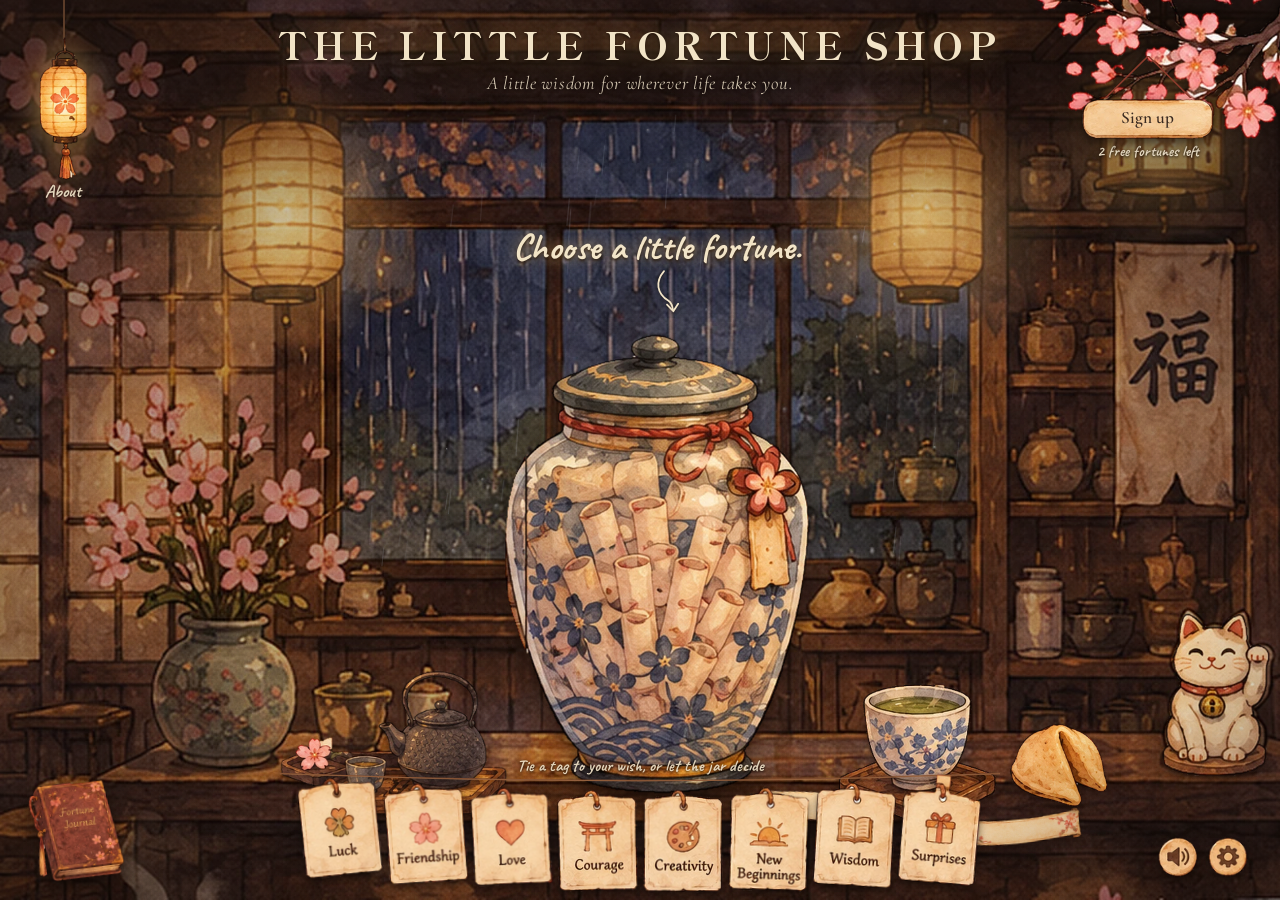
==== shop/index.html @ 5ac63061 "Little Fortune Shop" ====
<!doctype html>
<html lang="en">
  <head>
    <meta charset="UTF-8" />
    <link rel="icon" type="image/png" href="./favicon.png" />
    <meta name="viewport" content="width=device-width, initial-scale=1.0" />
    <meta name="theme-color" content="#30251f" />
    <meta name="description" content="A tiny watercolor tea shop on a rainy evening. Pick a fortune from the jar, crack open the cookie, and keep the little message meant for you." />
    <title>The Little Fortune Shop</title>
    <link rel="preload" as="image" href="./assets/scene/shop-interior.webp" />
    <script type="module" crossorigin src="./assets/index-D8ILLB3t.js"></script>
    <link rel="stylesheet" crossorigin href="./assets/index-DzSizXZB.css">
  </head>
  <body>
    <div id="root"></div>
  </body>
</html>
---- shop/assets/index-DzSizXZB.css ----
@font-face{font-family:Shippori Mincho;font-style:normal;font-display:swap;font-weight:800;src:url(./shippori-mincho-103-800-normal-PFh78JDZ.woff2)format("woff2");unicode-range:U+500D,U+5074,U+50CD,U+5175,U+52E2,U+5352,U+5354,U+53F2,U+5409,U+56FA,U+5A18,U+5B88,U+5BDD,U+5CA9,U+5F92,U+5FA9,U+60A9,U+623F,U+6483,U+653F,U+666F,U+66AE,U+66F2,U+6A21,U+6B66,U+6BCD,U+6D5C,U+796D,U+7A4D,U+7AEF,U+7B56,U+7B97,U+7C4D,U+7E04,U+7FA9,U+8377,U+83DC,U+83EF,U+8535,U+8863,U+88CF,U+88DC,U+8907,U+8ACB,U+90CE,U+91DD,U+FF0B,U+FF0D,U+FF19,U+FF65}@font-face{font-family:Shippori Mincho;font-style:normal;font-display:swap;font-weight:800;src:url(./shippori-mincho-110-800-normal-CKdm25rH.woff2)format("woff2");unicode-range:U+40,U+4E86,U+4E95,U+4F01,U+4F1D,U+4FBF,U+5099,U+5171,U+5177,U+53CB,U+53CE,U+53F0,U+5668,U+5712,U+5BA4,U+5CA1,U+5F85,U+60F3,U+653E,U+65AD,U+65E9,U+6620,U+6750,U+6761,U+6B62,U+6B74,U+6E08,U+6E80,U+7248,U+7531,U+7533,U+753A,U+77F3,U+798F,U+7F6E,U+8449,U+88FD,U+89B3,U+8A55,U+8AC7,U+8B77,U+8DB3,U+8EFD,U+8FD4,U+9031-9032,U+9580,U+9589,U+96D1,U+985E}@font-face{font-family:Shippori Mincho;font-style:normal;font-display:swap;font-weight:800;src:url(./shippori-mincho-117-800-normal-BbTtu9dj.woff2)format("woff2");unicode-range:U+4E,U+A0,U+3000,U+300C-300D,U+4E00,U+4E0A,U+4E2D,U+4E8B,U+4EBA,U+4F1A,U+5165,U+5168,U+5185,U+51FA,U+5206,U+5229,U+524D,U+52D5,U+5408,U+554F,U+5831,U+5834,U+5927,U+5B9A,U+5E74,U+5F0F,U+60C5,U+65B0,U+65B9,U+6642,U+6700,U+672C,U+682A,U+6B63,U+6C17,U+7121,U+751F,U+7528,U+753B,U+76EE,U+793E,U+884C,U+898B,U+8A18,U+9593,U+95A2,U+FF01,U+FF08-FF09}@font-face{font-family:Shippori Mincho;font-style:normal;font-display:swap;font-weight:800;src:url(./shippori-mincho-latin-800-normal-DrzYBqYW.woff2)format("woff2");unicode-range:U+??,U+131,U+152-153,U+2BB-2BC,U+2C6,U+2DA,U+2DC,U+304,U+308,U+329,U+2000-206F,U+20AC,U+2122,U+2191,U+2193,U+2212,U+2215,U+FEFF,U+FFFD}@font-face{font-family:Shippori Mincho;font-style:normal;font-display:swap;font-weight:500;src:url(./shippori-mincho-latin-500-normal-XI1O8euf.woff2)format("woff2");unicode-range:U+??,U+131,U+152-153,U+2BB-2BC,U+2C6,U+2DA,U+2DC,U+304,U+308,U+329,U+2000-206F,U+20AC,U+2122,U+2191,U+2193,U+2212,U+2215,U+FEFF,U+FFFD}@font-face{font-family:Cormorant Garamond;font-style:normal;font-display:swap;font-weight:400;src:url(./cormorant-garamond-latin-400-normal-B-1hWBU7.woff2)format("woff2");unicode-range:U+??,U+131,U+152-153,U+2BB-2BC,U+2C6,U+2DA,U+2DC,U+304,U+308,U+329,U+2000-206F,U+20AC,U+2122,U+2191,U+2193,U+2212,U+2215,U+FEFF,U+FFFD}@font-face{font-family:Cormorant Garamond;font-style:normal;font-display:swap;font-weight:500;src:url(./cormorant-garamond-latin-500-normal-BsRWmXhO.woff2)format("woff2");unicode-range:U+??,U+131,U+152-153,U+2BB-2BC,U+2C6,U+2DA,U+2DC,U+304,U+308,U+329,U+2000-206F,U+20AC,U+2122,U+2191,U+2193,U+2212,U+2215,U+FEFF,U+FFFD}@font-face{font-family:Cormorant Garamond;font-style:normal;font-display:swap;font-weight:600;src:url(./cormorant-garamond-latin-600-normal-Co1r35X9.woff2)format("woff2");unicode-range:U+??,U+131,U+152-153,U+2BB-2BC,U+2C6,U+2DA,U+2DC,U+304,U+308,U+329,U+2000-206F,U+20AC,U+2122,U+2191,U+2193,U+2212,U+2215,U+FEFF,U+FFFD}@font-face{font-family:Cormorant Garamond;font-style:italic;font-display:swap;font-weight:400;src:url(./cormorant-garamond-latin-400-italic-Dc_OZ8oc.woff2)format("woff2");unicode-range:U+??,U+131,U+152-153,U+2BB-2BC,U+2C6,U+2DA,U+2DC,U+304,U+308,U+329,U+2000-206F,U+20AC,U+2122,U+2191,U+2193,U+2212,U+2215,U+FEFF,U+FFFD}@font-face{font-family:Caveat;font-style:normal;font-display:swap;font-weight:500;src:url(./caveat-latin-500-normal-B9SDL8cy.woff2)format("woff2");unicode-range:U+??,U+131,U+152-153,U+2BB-2BC,U+2C6,U+2DA,U+2DC,U+304,U+308,U+329,U+2000-206F,U+20AC,U+2122,U+2191,U+2193,U+2212,U+2215,U+FEFF,U+FFFD}@font-face{font-family:Caveat;font-style:normal;font-display:swap;font-weight:700;src:url(./caveat-latin-700-normal-D8_1Nw6V.woff2)format("woff2");unicode-range:U+??,U+131,U+152-153,U+2BB-2BC,U+2C6,U+2DA,U+2DC,U+304,U+308,U+329,U+2000-206F,U+20AC,U+2122,U+2191,U+2193,U+2212,U+2215,U+FEFF,U+FFFD}.shop{background:var(--espresso);position:absolute;inset:0}.shop-backdrop{filter:blur(26px)brightness(.62)saturate();background-position:50% 0;background-size:cover;position:absolute;inset:-40px}.shop.is-portrait:before{content:"";height:calc(var(--seam) + 2px);z-index:1;background:linear-gradient(#20171226,#201712f7);position:absolute;inset:0 0 auto}.stage{transform-origin:0 0;transition:filter 1.4s;position:absolute;top:0;left:0}.has-ritual .stage{filter:blur(2.5px)brightness(.82)}.shop.is-portrait .stage:before{content:"";z-index:2;pointer-events:none;background:linear-gradient(#201712f7,#20171299 35%,#20171200);height:170px;position:absolute;top:-2px;left:0;right:0}.scene-art{width:100%;height:100%;transition:filter 2s;display:block;position:absolute;inset:0}.mood-day .scene-art{filter:brightness(1.07)saturate(1.04)}.mood-night .scene-art{filter:brightness(.9)saturate(.95)}.rain-window{pointer-events:none;mix-blend-mode:screen;opacity:.85;position:absolute}.mood-tint{pointer-events:none;mix-blend-mode:multiply;transition:background 2s;position:absolute;inset:0}.mood-day .mood-tint{background:linear-gradient(#fff0d70a,#ffdcb405)}.mood-dusk .mood-tint{background:linear-gradient(#965a461f,#5a32281a)}.mood-night .mood-tint{background:linear-gradient(#2d325547,#281c1e33)}.lantern-glow{pointer-events:none;mix-blend-mode:screen;--base:.75;background:radial-gradient(circle,#ffcd8280 0%,#d6a75e33 38%,#d6a75e00 70%);border-radius:50%;transition:transform .6s;animation:6.5s ease-in-out infinite flicker;position:absolute}.mood-day .lantern-glow{--base:.45}.mood-night .lantern-glow{--base:1}@keyframes flicker{0%,to{opacity:calc(var(--base) * var(--strength) * .85);transform:scale(1)}9%{opacity:calc(var(--base) * var(--strength) * .97)}14%{opacity:calc(var(--base) * var(--strength) * .78);transform:scale(.98)}33%{opacity:calc(var(--base) * var(--strength) * 1);transform:scale(1.02)}52%{opacity:calc(var(--base) * var(--strength) * .86)}57%{opacity:calc(var(--base) * var(--strength) * .95)}76%{opacity:calc(var(--base) * var(--strength) * .82);transform:scale(.99)}}.petal{pointer-events:none;opacity:0;filter:drop-shadow(0 1px 1px #280a0a4d);animation-name:petal-fall;animation-timing-function:linear;animation-iteration-count:infinite;position:absolute}@keyframes petal-fall{0%{opacity:0;transform:translate(0)rotate(0)}8%{opacity:.95}35%{transform:translate(calc(var(--drift) * .25), calc(var(--fall) * .33)) rotate(calc(var(--spin) * 140deg))}65%{transform:translate(calc(var(--drift) * .75), calc(var(--fall) * .66)) rotate(calc(var(--spin) * 260deg))}88%{opacity:.85}to{opacity:0;transform:translate(var(--drift), var(--fall)) rotate(calc(var(--spin) * 400deg))}}.hotspot{cursor:pointer;background:0 0;border:0;border-radius:45%;padding:0;transition:background .4s,box-shadow .4s;position:absolute}.hotspot:hover{background:radial-gradient(#ffdca01a,#ffdca000 70%)}.prop{cursor:pointer;isolation:isolate;transform:rotate(var(--rot,0deg));transform-origin:50% 100%;background:0 0;border:0;margin:0;padding:0;transition:transform .35s cubic-bezier(.3,.7,.3,1),filter .35s;position:absolute}.prop img{filter:drop-shadow(0 5px 4px #190c0673);width:100%;height:auto;display:block}.prop:after{content:"";z-index:-1;background:radial-gradient(#1409048c,#14090400 70%);border-radius:50%;height:9%;position:absolute;bottom:-3%;left:6%;right:6%}.prop:hover{transform:translateY(-3px) rotate(var(--rot,0deg));filter:brightness(1.05)}.prop.slip:after{display:none}.jar{z-index:3}.jar img{filter:drop-shadow(0 10px 10px #140a048c)}.jar-glow{z-index:-1;opacity:.35;background:radial-gradient(at 50% 55%,#ffd28c73,#d6a75e1f 45%,#d6a75e00 70%);border-radius:50%;transition:opacity .6s;animation:5s ease-in-out infinite jar-breathe;position:absolute;inset:-12% -16%}.jar:hover .jar-glow{opacity:.85}.jar.is-drawn .jar-glow{opacity:.18;animation:none}.jar:hover{transform:translateY(-4px)}@keyframes jar-breathe{50%{opacity:.6}}.jar-shaking{animation:1s cubic-bezier(.36,.07,.19,.97) jar-shake}@keyframes jar-shake{0%,to{transform:translate(0)rotate(0)}10%{transform:translate(-2px,-3px)rotate(-2.4deg)}22%{transform:translate(3px,-1px)rotate(2.2deg)}34%{transform:translate(-3px,-2px)rotate(-1.8deg)}46%{transform:translate(2px)rotate(1.4deg)}60%{transform:translate(-1px,-1px)rotate(-.8deg)}75%{transform:translate(1px)rotate(.4deg)}}.jar-nudge{animation:.6s jar-nudge}@keyframes jar-nudge{25%{transform:rotate(-1.2deg)}60%{transform:rotate(.8deg)}}.jar-beckon .jar-glow{animation:.8s ease-in-out 3 jar-beckon}@keyframes jar-beckon{50%{opacity:1;transform:scale(1.06)}}.jar-hint{z-index:4;pointer-events:none;font:600 38px/1 var(--hand);color:#f3e5c8;white-space:nowrap;text-shadow:0 0 14px #d6a75eb3,0 2px 3px #140a05e6;flex-direction:column;align-items:center;transition:opacity .6s;animation:4s ease-in-out infinite hint-bob;display:flex;position:absolute;transform:translate(-50%)}.jar-hint svg{color:#f3e5c8;filter:drop-shadow(0 1px 2px #140a05d9);width:46px;height:50px;margin-top:2px;margin-left:26px}.jar-hint.is-drawn{opacity:.8;font-size:32px}.jar-hint.is-drawn svg{visibility:hidden}@keyframes hint-bob{50%{transform:translate(-50%,-5px)}}.has-ritual .jar-hint{opacity:0}.teacup .steam{pointer-events:none;width:32%;position:absolute;bottom:68%;left:30%;overflow:visible}.steam .wisp{opacity:0;transform-box:fill-box;transform-origin:50% 100%;animation:7s ease-in-out infinite wisp}.steam .w2{animation-delay:-2.4s}.steam .w3{animation-delay:-4.6s}@keyframes wisp{0%{opacity:0;transform:translateY(14px)scaleX(.9)}30%{opacity:.55}70%{opacity:.25;transform:translateY(-14px)scaleX(1.15)skew(-6deg)}to{opacity:0;transform:translateY(-28px)scaleX(1.3)skew(6deg)}}.steam.puff .wisp{stroke-width:9px;animation-duration:3.2s}.cat{z-index:2}.cat.wave-a{animation:.9s cat-bob-a}.cat.wave-b{animation:.9s cat-bob-b}@keyframes cat-bob-a{30%{transform:translateY(-8px)rotate(-4deg)}60%{transform:translateY(0)rotate(3deg)}}@keyframes cat-bob-b{30%{transform:translateY(-8px)rotate(4deg)}60%{transform:translateY(0)rotate(-3deg)}}.paper-grain{pointer-events:none;mix-blend-mode:overlay;opacity:.32;background-size:420px;position:absolute;inset:0}.vignette{pointer-events:none;background:radial-gradient(75% 70% at 50% 58%,#140c0800 55%,#140c0899 100%);position:absolute;inset:0}.hud{z-index:10;pointer-events:none;transition:opacity .8s;position:absolute;inset:0}.hud>*{pointer-events:auto}.has-ritual .hud{opacity:0}.has-ritual .hud>*{pointer-events:none}.shop-title{text-align:center;width:max-content;max-width:calc(100vw - 230px);position:absolute;top:clamp(12px,2.6vh,30px);left:50%;transform:translate(-50%);pointer-events:none!important}.shop-title:before{content:"";z-index:-1;background:radial-gradient(#1c120c9e,#1c120c00 70%);position:absolute;inset:-30% -12%}.shop-title h1{font:800 clamp(20px, 2.9vw, 44px) / 1.15 var(--mincho);letter-spacing:.16em;text-transform:uppercase;color:#f2e4c7;text-shadow:0 0 22px #d6a75e8c,0 2px 2px #140a05e6;margin:0}.shop-title p{font:italic 500 clamp(15px, 1.45vw, 21px) / 1.3 var(--serif);color:#e9dcc4e0;letter-spacing:.04em;text-shadow:0 1px 3px #0a0502e6;margin:.25em 0 0}.about-lantern{cursor:pointer;transform-origin:50% 0;background:0 0;border:0;width:clamp(40px,3.8vw,62px);padding:clamp(18px,4vh,40px) 0 0;animation:7s ease-in-out infinite sway;position:absolute;top:0;left:clamp(14px,3vw,54px)}.about-lantern:before{content:"";background:#5a3b28;width:2px;height:clamp(20px,4.3vh,42px);position:absolute;top:0;left:50%}.about-lantern img{filter:drop-shadow(0 0 14px #ffc46ea6)drop-shadow(0 4px 4px #0a050299);width:100%;transition:filter .4s;display:block}.about-lantern:hover img{filter:drop-shadow(0 0 22px #ffce82f2)drop-shadow(0 4px 4px #0a050299)}.about-lantern span{font:600 clamp(16px, 1.4vw, 20px) / 1 var(--hand);color:var(--cream);text-shadow:0 1px 3px #0a0502f2;margin-top:2px;display:block}@keyframes sway{0%,to{transform:rotate(-1.6deg)}50%{transform:rotate(1.6deg)}}.daily-hanger{width:clamp(170px,19vw,300px);height:clamp(190px,26vh,300px);position:absolute;top:0;right:0;pointer-events:none!important}.hanger-branch{transform-origin:50%;filter:drop-shadow(0 6px 6px #0a05028c);width:112%;animation:9s ease-in-out infinite branch-sway;position:absolute;top:-8%;right:-10%;transform:rotate(180deg)translateY(10%)}@keyframes branch-sway{0%,to{transform:rotate(180deg)translateY(10%)}50%{transform:rotate(181.6deg)translateY(10%)}}.daily-tag{cursor:pointer;pointer-events:auto;transform-origin:50% 0;background:0 0;border:0;width:clamp(66px,6.6vw,104px);padding:clamp(30px,5vh,52px) 0 0;animation:5.5s ease-in-out infinite sway;position:absolute;top:26%;left:30%}.daily-tag .tag-string{width:10px;height:clamp(32px,5.2vh,54px);position:absolute;top:0;left:calc(50% - 5px)}.daily-tag img{filter:drop-shadow(0 5px 6px #0a050299);width:100%;transition:transform .4s;display:block;transform:rotate(3deg)}.daily-tag:hover img{transform:rotate(-1deg)translateY(2px)}.daily-tag.state-none img{animation:3.2s ease-in-out infinite card-glow}@keyframes card-glow{50%{filter:drop-shadow(0 0 12px #ffd28cd9)drop-shadow(0 5px 6px #0a050299)}}.daily-tag-note{font:600 clamp(14px, 1.2vw, 18px) / 1 var(--hand);color:var(--cream);white-space:nowrap;text-shadow:0 1px 3px #0a0502f2;margin-top:4px;display:block}.journal-book-button{cursor:pointer;background:0 0;border:0;width:clamp(62px,7vw,112px);padding:0;transition:transform .35s;position:absolute;bottom:clamp(10px,2.2vh,26px);left:clamp(10px,2.4vw,40px);transform:rotate(-7deg)}.journal-book-button img{filter:drop-shadow(0 8px 8px #0a050299);width:100%;display:block}.journal-book-button:hover{transform:rotate(-3deg)translateY(-5px)}.journal-count{min-width:26px;height:26px;font:700 15px/1 var(--serif);color:#f6e9d3;background:#9d3527;border:2px solid #e9c9a8;border-radius:50%;place-items:center;padding:0 6px;display:grid;position:absolute;top:4%;right:-4%;box-shadow:0 2px 4px #0a050280}.sound-controls{gap:8px;display:flex;position:absolute;bottom:clamp(12px,2.4vh,28px);right:clamp(10px,2.4vw,40px)}.round-icon{aspect-ratio:1;cursor:pointer;background:0 0;border:0;width:clamp(38px,3.3vw,52px);padding:0;transition:transform .25s}.round-icon img{filter:drop-shadow(0 3px 4px #0a050299);width:100%;display:block}.round-icon:hover{transform:translateY(-2px)rotate(-6deg)}.hud>.category-cord{pointer-events:none}.category-cord .tag{pointer-events:auto}.category-cord{text-align:center;width:min(720px,100vw - 2*clamp(150px,17vw,260px));min-width:380px;transition:opacity .6s,filter .6s;position:absolute;bottom:clamp(6px,1.6vh,18px);left:50%;transform:translate(-50%)}.cord-label{font:600 clamp(15px, 1.3vw, 19px) / 1 var(--hand);color:#f0e2c8eb;text-shadow:0 1px 3px #0a0502;margin:0 0 -6px}.cord-line{filter:drop-shadow(0 2px 2px #0a050299);width:100%;height:22px;display:block}.category-cord ul{justify-content:space-between;gap:4px;margin:-16px 2% 0;padding:0;list-style:none;display:flex}.category-cord li{max-width:84px;transform:translateY(calc(var(--sag) * 13px));flex:1 1 0}.tag{cursor:pointer;transform-origin:50% 4%;width:100%;transform:rotate(calc((var(--i) - 3.5) * 1.5deg));background:0 0;border:0;padding:0;transition:transform .4s cubic-bezier(.3,1.4,.4,1),filter .4s;display:block}.tag img{filter:drop-shadow(0 4px 4px #0a05028c);width:100%;display:block}.tag:hover{transform:rotate(calc((var(--i) - 3.5) * 1.5deg + 4deg))}.tag.is-selected{filter:drop-shadow(0 0 10px #ffd48ce6);transform:translateY(-10px)scale(1.08)rotate(-2deg)}.category-cord.is-resting{filter:saturate(.6)brightness(.8)}.category-cord.is-resting .tag:hover{transform:rotate(calc((var(--i) - 3.5) * 1.5deg))}@media (width<=700px),(aspect-ratio<=4/5){.shop-title{width:calc(100vw - 200px);max-width:none;top:14px}.shop-title h1{letter-spacing:.1em;font-size:clamp(16px,4.7vw,24px)}.shop-title p{font-size:14px}.about-lantern{width:36px;padding-top:16px;left:14px}.about-lantern:before{height:18px}.daily-hanger{width:132px;height:170px}.hanger-branch{width:92%;right:-18%}.daily-tag{width:56px;padding-top:26px;top:22%;left:30%}.daily-tag .tag-string{height:28px}.category-cord{width:98vw;min-width:0;bottom:4px}.journal-book-button{width:58px;bottom:120px;left:10px}.sound-controls{flex-direction:column;inset:168px auto auto 14px}.round-icon{width:36px}}@media (height<=520px) and (orientation:landscape){.category-cord{width:min(520px,56vw);min-width:0}.cord-label{display:none}}.account-tag{cursor:pointer;pointer-events:auto;text-align:center;transform-origin:50% 0;background:0 0;border:0;width:clamp(108px,10.5vw,150px);padding:clamp(26px,4.5vh,46px) 0 0;animation:6s ease-in-out infinite sway;position:absolute;top:24%;left:18%}.plaque-strings{width:100%;height:clamp(28px,4.7vh,48px);position:absolute;top:0;left:0}.plaque{aspect-ratio:434/136;filter:drop-shadow(0 5px 6px #0a050299);transition:transform .35s;display:block;position:relative}.plaque img{width:100%;height:100%;position:absolute;inset:0}.plaque-text{height:100%;font:700 clamp(15px, 1.35vw, 19px) / 1 var(--serif);color:var(--ink);text-overflow:ellipsis;white-space:nowrap;justify-content:center;align-items:center;padding:0 12%;display:flex;position:relative;overflow:hidden}.account-tag:hover .plaque{transform:rotate(-2deg)translateY(2px)}.account-tag:not(.is-member) .plaque{animation:3.2s ease-in-out infinite card-glow}.account-tag.is-out .plaque{animation-duration:1.8s}.account-note{font:600 clamp(14px, 1.2vw, 18px) / 1 var(--hand);color:var(--cream);white-space:nowrap;text-shadow:0 1px 3px #0a0502f2;margin-top:5px;display:block}@media (width<=700px),(aspect-ratio<=4/5){.account-tag{width:96px;padding-top:40px;top:40%;left:14%}.plaque-strings{height:42px}.plaque-text{font-size:14px}.account-note{font-size:13.5px}}.ritual{z-index:40;position:fixed;inset:0}.ritual-dim{opacity:0;background:radial-gradient(#1e120c9e,#0e0805e6);transition:opacity 1.6s;position:absolute;inset:0}.step-shake .ritual-dim{opacity:.15}.ritual:not(.step-shake) .ritual-dim{opacity:1}.mode-cookie .ritual-dim,.mode-paper .ritual-dim{animation:.7s both fade-in}.ritual-glow{aspect-ratio:1;opacity:0;pointer-events:none;background:radial-gradient(circle,#d6a75e4d,#d6a75e14 40%,#d6a75e00 66%);border-radius:50%;width:min(120vw,1000px);transition:opacity 1.4s,transform 2s;position:absolute;top:50%;left:50%;transform:translate(-50%,-50%)scale(.6)}.ritual:not(.step-shake):not(.step-rise) .ritual-glow{opacity:1;transform:translate(-50%,-50%)scale(1)}.roll-clip{width:100vw;height:var(--oy);pointer-events:none;position:fixed;top:0;left:0;overflow:hidden}.roll-clip.unclipped{height:100vh;overflow:visible}.roll-flight{left:var(--ox);top:var(--oy);width:var(--roll-w);transition:transform .95s cubic-bezier(.2,.75,.3,1),left 1.25s cubic-bezier(.45,.05,.35,1),top 1.25s cubic-bezier(.2,.6,.4,1),opacity .6s;position:absolute;transform:translate(-50%,6%)}.rolled-scroll{filter:drop-shadow(0 0 10px #ffd696b3)drop-shadow(0 6px 6px #0a050280);width:100%;display:block;overflow:visible}.step-rise .roll-flight{transform:translate(-50%,-104%)rotate(-3deg)}.step-fly .roll-flight{top:50vh;left:50vw;transform:translate(-50%,-50%)scale(2)rotate(-14deg)}.step-fly .rolled-scroll{animation:1.25s ease-in-out roll-float}@keyframes roll-float{50%{filter:drop-shadow(0 0 22px #ffd696f2)drop-shadow(0 6px 6px #0a050280)}}.step-cookie .roll-flight{opacity:0;top:50vh;left:50vw;transform:translate(-50%,-50%)scale(.5)rotate(30deg)}.cookie-stage{text-align:center;width:clamp(190px,28vw,330px);position:absolute;top:50%;left:50%;transform:translate(-50%,-54%)}.cookie-button{aspect-ratio:326/278;cursor:pointer;background:0 0;border:0;width:100%;padding:0;display:block;position:relative}.cookie-button:disabled{cursor:default}.cookie-whole,.cookie-half{filter:drop-shadow(0 12px 14px #0a05028c);display:block;position:absolute}.cookie-whole{width:100%;animation:.8s cubic-bezier(.2,.9,.3,1.2) both cookie-arrive,3.2s ease-in-out .9s infinite cookie-idle;inset:0}.mode-cookie .cookie-whole{animation-delay:.25s,1.1s}@keyframes cookie-arrive{0%{opacity:0;transform:scale(.55)rotate(-10deg)}}@keyframes cookie-idle{0%,to{transform:translateY(0)rotate(0)}50%{transform:translateY(-6px)rotate(-1.5deg)}}.cookie-button:hover:not(:disabled) .cookie-whole{filter:drop-shadow(0 0 18px #ffd69699)drop-shadow(0 12px 14px #0a05028c)}.step-crack .cookie-whole{animation:.33s linear both cookie-crack}@keyframes cookie-crack{20%{transform:rotate(-3deg)scale(1.02)}45%{transform:rotate(3deg)scale(1.04,.97)}70%{transform:rotate(-2deg)scale(1.03)}to{transform:rotate(0)scale(1.05,.96)}}.cookie-half{opacity:0;transition:transform .7s cubic-bezier(.2,.85,.3,1),opacity 50ms linear;top:1%}.ritual:is(.step-unfold,.step-text,.step-done) .cookie-half{transition:transform .9s cubic-bezier(.3,.6,.3,1),opacity .7s}.cookie-half.left{transform-origin:85% 90%;width:86%;left:-3%}.cookie-half.right{transform-origin:15% 90%;width:92%;right:-6%}.ritual:is(.step-split,.step-emerge) .cookie-whole,.ritual:is(.step-unfold,.step-text,.step-done) .cookie-whole{opacity:0;animation:none}.ritual:is(.step-split,.step-emerge) .cookie-half{opacity:1}.ritual:is(.step-split,.step-emerge) .cookie-half.left{transform:translate(-30%,8%)rotate(-18deg)}.ritual:is(.step-split,.step-emerge) .cookie-half.right{transform:translate(30%,8%)rotate(18deg)}.ritual:is(.step-unfold,.step-text,.step-done) .cookie-half{opacity:0}.ritual:is(.step-unfold,.step-text,.step-done) .cookie-half.left{transform:translate(-75%,55%)rotate(-30deg)scale(.8)}.ritual:is(.step-unfold,.step-text,.step-done) .cookie-half.right{transform:translate(75%,55%)rotate(30deg)scale(.8)}.crumbs img{opacity:0;width:11%;position:absolute;top:46%;left:46%}.ritual:is(.step-split,.step-emerge,.step-unfold,.step-text,.step-done) .crumbs img{animation:1s cubic-bezier(.2,.7,.4,1) forwards crumb;animation-delay:calc(var(--i) * 30ms)}@keyframes crumb{0%{opacity:1;transform:translate(0)rotate(0)scale(.6)}60%{opacity:1}to{opacity:0;transform:translate(calc((var(--i) - 2.5) * 46px), calc(110px + var(--i) * 9px)) rotate(calc(var(--i) * 70deg)) scale(.9)}}.ritual-hint{font:600 clamp(20px, 1.9vw, 27px) / 1 var(--hand);color:var(--cream);text-shadow:0 0 12px #d6a75e99,0 1px 3px #0a0502e6;margin:18px 0 0;transition:opacity .3s;animation:.8s 1s both fade-in}.ritual:not(.step-cookie) .ritual-hint{opacity:0}.paper-stage{flex-direction:column;align-items:center;width:min(92vw,660px);display:flex;position:absolute;top:50%;left:50%;transform:translate(-50%,-56%)}.paper-unfold{transform-origin:50% 60%;opacity:0;width:100%;transition:transform .8s cubic-bezier(.22,1.25,.36,1),opacity .3s;transform:translateY(26%)scale(.08,.3)}.step-emerge .paper-unfold{opacity:1;transition:transform .55s cubic-bezier(.2,.8,.3,1),opacity .3s;transform:translateY(-4%)scale(.12,.34)rotate(-4deg)}.ritual:is(.step-unfold,.step-text,.step-done) .paper-unfold{opacity:1;transform:none}.mode-paper .paper-unfold{animation:.9s cubic-bezier(.2,.8,.3,1) both paper-drift-in}@keyframes paper-drift-in{0%{opacity:0;transform:translateY(24px)scale(.94)rotate(-2deg)}}.ritual-actions{opacity:0;pointer-events:none;flex-wrap:wrap;justify-content:center;gap:10px 16px;margin-top:54px;transition:opacity .7s,transform .7s;display:flex;transform:translateY(10px)}.step-done .ritual-actions{opacity:1;pointer-events:auto;transform:none}.ritual-footnote{text-align:center;font:500 clamp(16px, 1.3vw, 19px) / 1.2 var(--hand);color:#e9dcc4c7;flex-basis:100%;margin:4px 0 0}.shopkeeper-note{background-blend-mode:multiply;max-width:min(270px,70vw);color:var(--ink);font:500 21px/1.15 var(--hand);background:linear-gradient(#efe3c9f0,#e8d6b6f5),url(../assets/textures/paper-fibers.webp);padding:22px 20px 16px;animation:1s cubic-bezier(.2,.8,.3,1) .4s both note-in;position:absolute;bottom:clamp(16px,6vh,70px);left:clamp(14px,4vw,70px);transform:rotate(-3deg);box-shadow:0 10px 18px #0a050280}.shopkeeper-note:before{content:"";background:#858b70b3;width:78px;height:22px;position:absolute;top:-10px;left:50%;transform:translate(-50%)rotate(2deg);box-shadow:0 1px 2px #0a050233}@keyframes note-in{0%{opacity:0;transform:translate(-30px,20px)rotate(-9deg)}}.fortune-paper{filter:drop-shadow(0 16px 20px #08040280);width:100%;margin:0;position:relative;container-type:inline-size}.paper-art{width:100%;height:100%;position:absolute;inset:0}.fortune-text{text-align:center;font:500 4.2cqw / 1.24 var(--serif);color:var(--ink);opacity:0;filter:blur(4px);justify-content:center;align-items:center;margin:0;transition:opacity 1.1s,filter 1.1s;display:flex;position:absolute}.fortune-text.is-long{font-size:3.75cqw}.fortune-text.is-xlong{font-size:3.35cqw;line-height:1.2}.fortune-text p{text-wrap:balance;margin:0}.fortune-text.is-shown{opacity:1;filter:none}.rarity-rare .fortune-text,.rarity-very-rare .fortune-text{font-weight:600}.rarity-very-rare .fortune-text{font-size:4cqw}.paper-caption{text-align:center;font:600 clamp(17px, 1.5vw, 21px) / 1 var(--hand);color:var(--cream);letter-spacing:.02em;opacity:0;margin-top:12px;transition:opacity 1s .5s;position:absolute;top:100%;left:0;right:0}.paper-caption.is-shown{opacity:.9}.rarity-mark{color:#e7c27c}.flower-stamp{opacity:0;filter:drop-shadow(0 2px 2px #0a05024d);width:10%;transition:opacity .8s .6s;position:absolute;top:14%;left:7%;transform:rotate(-14deg)}.is-revealed .flower-stamp{opacity:.95}.paper-hanko{opacity:0;mix-blend-mode:multiply;width:10.5%;height:auto;transition:opacity .3s .9s,transform .4s cubic-bezier(.3,1.5,.5,1) .9s;position:absolute;bottom:8%;right:6%;transform:rotate(-8deg)scale(1.5)}.is-revealed .paper-hanko{opacity:.95;transform:rotate(-8deg)scale(1)}.rarity-very-rare .paper-hanko{bottom:17%;right:20%}.gold-corner{opacity:0;filter:drop-shadow(0 0 3px #ffdc9699);width:10%;transition:opacity 1.2s .4s;position:absolute}.gold-corner.tl{top:9%;left:4%}.gold-corner.br{bottom:9%;right:4%;transform:rotate(180deg)}.is-revealed .gold-corner{opacity:.9}.rarity-rare{filter:drop-shadow(0 0 16px #d6a75e73)drop-shadow(0 16px 20px #08040280)}.rarity-very-rare{filter:drop-shadow(0 0 26px #e8be6e99)drop-shadow(0 16px 20px #08040280)}.gold-flecks{pointer-events:none;opacity:0;background:radial-gradient(circle at 12% 30%,#d9b46a 0 1.4px,#0000 2px),radial-gradient(circle at 22% 72%,#e8c886 0 1px,#0000 1.6px),radial-gradient(circle at 37% 18%,#caa055 0 1.6px,#0000 2.2px),radial-gradient(circle at 55% 84%,#e8c886 0 1.2px,#0000 1.8px),radial-gradient(circle at 68% 22%,#d9b46a 0 1px,#0000 1.6px),radial-gradient(circle at 81% 66%,#caa055 0 1.5px,#0000 2.1px),radial-gradient(circle at 90% 34%,#e8c886 0 1.1px,#0000 1.7px),radial-gradient(circle at 46%,#d9b46a 0 .9px,#0000 1.4px);transition:opacity 1.5s .5s;position:absolute;inset:12% 8%}.is-revealed .gold-flecks{opacity:.9;animation:4s ease-in-out 2s infinite shimmer}@keyframes shimmer{50%{opacity:.45}}@keyframes fade-in{0%{opacity:0}}@media (width<=560px){.paper-stage{transform:translate(-50%,-62%)}.ritual-actions{margin-top:44px}.fortune-text{font-size:4.9cqw}.fortune-text.is-long{font-size:4.4cqw}.fortune-text.is-xlong{font-size:3.9cqw}.shopkeeper-note{padding:18px 14px 12px;font-size:18px;bottom:10px;left:10px}}.panel-backdrop{z-index:50;-webkit-backdrop-filter:blur(3px);backdrop-filter:blur(3px);background:#100a069e;place-items:center;padding:14px;animation:.4s both fade-in;display:grid;position:fixed;inset:0}.panel{max-height:calc(100dvh - 28px);color:var(--ink);outline:none;animation:.55s cubic-bezier(.2,.8,.3,1) both panel-in;position:relative}@keyframes panel-in{0%{opacity:0;transform:translateY(18px)rotate(-.6deg)}}.panel-close{z-index:3;cursor:pointer;background:0 0;border:0;border-radius:50%;width:38px;height:38px;padding:7px;transition:transform .25s,background .25s;position:absolute;top:10px;right:12px}.panel-close svg{fill:none;width:100%;height:100%;stroke:var(--ink);stroke-width:2.4px;stroke-linecap:round}.panel-close:hover{background:#5942341a;transform:rotate(8deg)}.panel.about,.panel.sound-panel,.panel.account-panel{background-blend-mode:multiply;background:linear-gradient(#f0e4cbf2,#e7d7baf7),url(../assets/textures/paper-fibers.webp);border-radius:3px;overflow:auto;box-shadow:0 24px 50px #08040299,inset 0 0 50px #966e4640}.panel.about:after,.panel.sound-panel:after,.panel.account-panel:after{content:"";pointer-events:none;border:1.5px solid #a96f5673;position:absolute;inset:9px}.panel h2{font:800 clamp(20px, 2vw, 26px) / 1.2 var(--mincho);letter-spacing:.08em;color:var(--walnut);margin:0 0 12px}.panel.journal{background:linear-gradient(135deg,#6a3426,#4c231a 60%,#5c2c21);border-radius:12px;width:min(1240px,97vw);height:min(860px,100dvh - 24px);padding:14px;box-shadow:0 30px 70px #080402bf,inset 0 0 0 2px #d6a75e59}.panel.journal .panel-close{top:20px;right:22px}.journal-spread{background-blend-mode:normal, multiply, normal;background:linear-gradient(90deg,#6e462800 0 calc(41% - 18px),#6e462847 41%,#6e462800 calc(41% + 18px)),linear-gradient(#f2e7cff7,#e9dabcfa),url(../assets/textures/paper-fibers.webp);border-radius:5px;grid-template-columns:minmax(300px,.82fr) 1.18fr;height:100%;display:grid;position:relative;overflow:hidden;box-shadow:inset 0 0 50px #8c643c52}.journal-left,.journal-right{min-height:0;padding:28px clamp(18px,2.6vw,40px) 22px}.journal-left{scrollbar-width:thin;scrollbar-color:#59423459 transparent;overflow:auto}.journal-right{background-image:repeating-linear-gradient(#0000 0 37px,#6e82a02e 37px 38px);background-position:0 30px;flex-direction:column;padding-top:46px;display:flex;position:relative}.journal-title{align-items:center;gap:16px;margin-bottom:18px;display:flex}.journal-title img{filter:drop-shadow(0 4px 4px #0a050259);width:64px;transform:rotate(-6deg)}.journal-title h2{margin:0;font-size:clamp(20px,1.9vw,27px)}.journal-title p{font:italic 500 16px/1.3 var(--serif);color:var(--ink-soft);margin:3px 0 0}.journal-stats{grid-template-columns:repeat(4,1fr);gap:8px;margin:0 0 20px;display:grid}.journal-stats div{text-align:center;background:#fffaee59;border:1.5px solid #a96f5666;border-radius:4px;padding:8px 4px 6px}.journal-stats dt{font:italic 500 14px/1 var(--serif);color:var(--ink-soft)}.journal-stats dd{font:700 30px/1 var(--hand);color:#7a3324;margin:4px 0 0}.journal-sub{font:800 15px/1 var(--mincho);letter-spacing:.12em;text-transform:uppercase;color:var(--walnut);margin:0 0 8px}.journal-search{border-bottom:1.5px solid #59423473;align-items:center;gap:8px;margin-bottom:14px;display:flex}.journal-search svg{fill:none;width:20px;height:20px;stroke:var(--ink-soft);stroke-width:2px;stroke-linecap:round}.journal-search input{min-width:0;font:600 22px/1.2 var(--hand);color:var(--ink);background:0 0;border:0;outline:none;flex:1;padding:6px 0}.journal-search input::placeholder{color:#5d46378c}.journal-tags{grid-template-columns:repeat(8,1fr);gap:5px;margin-bottom:12px;display:grid}.journal-tags button{cursor:pointer;opacity:.82;background:0 0;border:0;padding:0;transition:transform .25s,opacity .25s,filter .25s;position:relative}.journal-tags img{filter:drop-shadow(0 2px 2px #0a05024d);width:100%;display:block}.journal-tags button:hover{opacity:1;transform:translateY(-2px)rotate(-2deg)}.journal-tags button.is-on{opacity:1;filter:drop-shadow(0 0 6px #d6a75ef2);transform:translateY(-4px)scale(1.06)}.tag-count{background:var(--walnut);min-width:18px;height:18px;font:700 11px/18px var(--serif);color:#f6e9d3;border-radius:9px;padding:0 4px;position:absolute;top:-4px;right:-4px}.journal-rarity{flex-wrap:wrap;gap:6px;margin-bottom:12px;display:flex}.rarity-chip{cursor:pointer;font:italic 600 15px/1.2 var(--serif);background:0 0;border:1.5px solid;border-radius:999px;padding:2px 12px 3px;transition:background .2s,color .2s}.chip-common{color:#6c704f}.chip-uncommon{color:#4f6a78}.chip-rare{color:#a77a2c}.chip-very-rare{color:#9d3527}.rarity-chip.is-on{color:inherit;background:currentColor}.chip-common.is-on{color:#f6e9d3;background:#6c704f;border-color:#6c704f}.chip-uncommon.is-on{color:#f6e9d3;background:#4f6a78;border-color:#4f6a78}.chip-rare.is-on{color:#f6e9d3;background:#a77a2c;border-color:#a77a2c}.chip-very-rare.is-on{color:#f6e9d3;background:#9d3527;border-color:#9d3527}.journal-sort{font:italic 500 15px var(--serif);color:var(--ink-soft);align-items:baseline;gap:12px;margin-bottom:18px;display:flex}.journal-chart{gap:5px;margin-bottom:14px;display:grid}.chart-row{font:600 17px/1 var(--hand);color:var(--ink-soft);grid-template-columns:120px 1fr;align-items:center;gap:10px;display:grid}.chart-bar{background:#5942341f;border-radius:5px;height:9px;overflow:hidden}.chart-bar i{background:linear-gradient(to right, #c48c5e, var(--terracotta));border-radius:5px;height:100%;transition:width .6s;display:block}.journal-footnote{font:italic 500 14px/1.35 var(--serif);color:var(--ink-soft);margin:0}.journal-bookmarks{z-index:2;gap:8px;display:flex;position:absolute;top:-2px;left:clamp(18px,2.6vw,40px)}.journal-bookmarks button{cursor:pointer;font:600 19px/1 var(--hand);color:#f5e7cf;background:var(--sage);clip-path:polygon(0 0,100% 0,100% 100%,50% 82%,0 100%);border:0;padding:8px 16px 16px;transition:padding .25s,background .25s;box-shadow:0 2px 4px #0a050266}.journal-bookmarks button.active{background:#9d3527;padding-bottom:24px}.journal-bookmarks small{opacity:.85;margin-left:2px;font-size:15px}.journal-leaf{transform-origin:0;scrollbar-width:thin;flex:1;min-height:0;padding:12px 4px 4px;transition:transform .22s ease-in,opacity .22s ease-in;overflow:auto}.journal-leaf.turn-next{opacity:0;transform:perspective(1400px)rotateY(-22deg)translate(-14px)}.journal-leaf.turn-prev{transform-origin:100%;opacity:0;transform:perspective(1400px)rotateY(22deg)translate(14px)}.journal-empty{text-align:center;max-width:30em;font:500 26px/1.35 var(--hand);color:var(--ink-soft);margin:70px auto}.journal-entries{gap:12px;margin:0;padding:0;list-style:none;display:grid}.entry{background:#fffaee8c;border-radius:3px;grid-template-columns:44px 1fr;gap:14px;padding:12px 56px 12px 14px;animation:.4s both entry-in;display:grid;position:relative;box-shadow:inset 0 1px #fff9,0 2px 6px #50321e29}.entry:nth-child(2n){transform:rotate(.25deg)}.entry:nth-child(3n){transform:rotate(-.3deg)}@keyframes entry-in{0%{opacity:0;translate:0 6px}}.entry.rarity-rare{box-shadow:inset 0 0 0 1.5px #c99a458c,0 2px 8px #a06e2840}.entry.rarity-very-rare{background:linear-gradient(135deg,#fff6dcd9,#f5e2b499);box-shadow:inset 0 0 0 2px #c99a45bf,0 3px 10px #a06e284d}.entry-tag{filter:drop-shadow(0 2px 2px #0a050240);align-self:start;width:44px;transform:rotate(-4deg)}.entry-when{font:italic 500 14.5px/1.2 var(--serif);color:var(--terracotta);margin:0}.entry-cat{color:#6c704f}.entry-rarity{color:#a77a2c;font-weight:600}.entry-text{font:600 clamp(21px, 1.7vw, 25px) / 1.18 var(--hand);color:#2f2219;margin:4px 0 6px}.entry-actions{flex-wrap:wrap;gap:4px 16px;display:flex}.entry-seal{opacity:.9;position:absolute;top:10px;right:10px;transform:rotate(8deg)}.journal-pager{font:600 19px/1 var(--hand);color:var(--ink-soft);justify-content:center;align-items:center;gap:18px;padding-top:10px;display:flex}.page-turn{cursor:pointer;background:0 0;border:0;border-radius:50%;width:54px;height:34px;transition:transform .2s,background .2s}.page-turn svg{fill:none;width:100%;height:100%;stroke:var(--walnut);stroke-width:2.2px;stroke-linecap:round;stroke-linejoin:round}.page-turn:hover:not(:disabled){background:#5942341a;transform:scale(1.08)}.page-turn:disabled{opacity:.25;cursor:default}.visually-hidden{clip:rect(0 0 0 0);white-space:nowrap;width:1px;height:1px;position:absolute;overflow:hidden}.panel.account-panel{width:min(500px,94vw);padding:28px clamp(22px,5vw,42px) 24px}.account-head{align-items:center;gap:16px;margin-bottom:16px;padding-right:26px;display:flex}.account-head img{filter:drop-shadow(0 4px 4px #0a05024d);flex:none;width:70px}.account-head h2{margin:0 0 4px}.account-head p{font:500 17px/1.4 var(--serif);color:var(--ink-soft);margin:0}.account-switch{border-bottom:1.5px solid #59423440;gap:4px;margin-bottom:14px;display:flex}.account-switch button{cursor:pointer;font:600 21px/1 var(--hand);color:var(--ink-soft);background:0 0;border:0;border-bottom:3px solid #0000;margin-bottom:-1.5px;padding:6px 14px 8px}.account-switch button.active{color:#7a3324;border-bottom-color:#9d3527}.account-form{justify-items:stretch;gap:12px;display:grid}.account-form label{font:600 15px/1.2 var(--serif);color:var(--walnut);gap:4px;display:grid}.account-form input{font:500 18px/1.2 var(--serif);color:var(--ink);background:#fffcf4bf;border:1.5px solid #59423459;border-radius:4px;padding:9px 12px;transition:border-color .2s,box-shadow .2s}.account-form input:focus{border-color:var(--terracotta);outline:none;box-shadow:0 0 0 3px #a96f5633}.account-form label.has-error input{border-color:#9d3527}.account-form small{font:italic 500 13.5px var(--serif);color:var(--ink-soft)}.account-form .paper-button{justify-self:center;margin-top:6px}.form-error{font:500 16px/1.3 var(--serif);color:#7a2a1e;background:#9d352714;border-left:3px solid #9d3527;margin:0;padding:8px 12px}.account-fine{text-align:center;font:italic 500 14px/1.3 var(--serif);color:var(--ink-soft);margin:14px 0 0}.account-facts{font:500 18px/1.6 var(--serif);margin:0 0 18px;padding-left:20px}.account-actions{flex-wrap:wrap;justify-content:space-between;align-items:center;gap:16px;display:flex}.panel.about{width:min(640px,94vw);padding:22px clamp(22px,5vw,52px) 30px;font-size:19px;line-height:1.55}.about-head{width:min(480px,100%);margin:0 auto 10px;position:relative}.about-banner{width:100%;display:block}.about-head h2{justify-content:center;align-items:center;margin:0;padding-top:3%;display:flex;position:absolute;inset:0}.panel.about p{margin:0 0 12px}.about-hint{font:600 22px/1.2 var(--hand);color:var(--terracotta)}.about-forget{font:italic 500 16px var(--serif);border-top:1px dashed #5942344d;flex-wrap:wrap;align-items:center;gap:6px 16px;margin-top:18px;padding-top:12px;display:flex}.panel.sound-panel{width:min(460px,94vw);padding:28px 30px 22px}.sound-row{border-bottom:1px dashed #59423447;gap:8px;padding:12px 0;display:grid}.paper-switch{cursor:pointer;align-items:center;gap:14px;display:flex}.paper-switch input{opacity:0;pointer-events:none;position:absolute}.switch-track{background:#b9a587;border-radius:13px;flex:none;width:50px;height:26px;transition:background .3s;position:relative;box-shadow:inset 0 2px 4px #28140a66}.switch-knob{background:radial-gradient(circle at 35% 30%,#fbf1df,#d9c39f);border-radius:50%;width:20px;height:20px;transition:transform .3s cubic-bezier(.3,1.4,.5,1);position:absolute;top:3px;left:3px;box-shadow:0 2px 3px #28140a73}.paper-switch input:checked+.switch-track{background:var(--terracotta)}.paper-switch input:checked+.switch-track .switch-knob{transform:translate(24px)}.paper-switch input:focus-visible+.switch-track{outline:2px dashed var(--terracotta);outline-offset:3px}.switch-text strong{font:600 19px/1.2 var(--serif);display:block}.switch-text small{font:italic 500 15px/1.2 var(--serif);color:var(--ink-soft)}.sound-row input[type=range]{width:100%;accent-color:var(--terracotta)}.sound-row input[type=range]:disabled{opacity:.4}.sound-note{font:500 19px/1.2 var(--hand);color:var(--ink-soft);margin:12px 0 0}@media (width<=760px){.panel.journal{padding:8px}.journal-spread{background-blend-mode:multiply, normal;background:linear-gradient(#f2e7cff7,#e9dabcfa),url(../assets/textures/paper-fibers.webp);display:block;overflow:auto}.journal-left{padding:22px 16px 10px;overflow:visible}.journal-title{padding-right:34px}.journal-title img{width:46px}.journal-stats dd{font-size:24px}.journal-tags{grid-template-columns:repeat(8,minmax(36px,1fr))}.journal-chart{display:none}.journal-right{border-top:1px dashed #5942344d;padding:48px 12px 14px}.journal-bookmarks{left:12px}.journal-leaf{overflow:visible}.entry{grid-template-columns:34px 1fr;gap:10px;padding:10px 44px 10px 10px}.entry-tag{width:34px}.entry-seal{width:30px;height:30px}}:root{--espresso:#30251f;--walnut:#594234;--cream:#e9dcc4;--sage:#858b70;--terracotta:#a96f56;--glow:#d6a75e;--ink:#3a2a20;--ink-soft:#5d4637;--paper:#efe3c9;--serif:"Cormorant Garamond", "Iowan Old Style", Georgia, serif;--mincho:"Shippori Mincho", "Hiragino Mincho ProN", "Yu Mincho", serif;--hand:"Caveat", "Bradley Hand", cursive;--lightningcss-light: ;--lightningcss-dark:initial;color-scheme:dark}*,:before,:after{box-sizing:border-box}html,body,#root{height:100%;margin:0}body{background:var(--espresso);color:var(--cream);font:500 18px/1.45 var(--serif);-webkit-font-smoothing:antialiased;-webkit-tap-highlight-color:transparent;overscroll-behavior:none;overflow:hidden}button{font:inherit;color:inherit}img{-webkit-user-select:none;user-select:none;-webkit-user-drag:none}:focus-visible{outline:2px dashed var(--glow);outline-offset:3px}.app{position:fixed;inset:0;overflow:hidden}.paper-button{cursor:pointer;aspect-ratio:434/136;filter:drop-shadow(0 4px 5px #140a0573);background:0 0;border:0;width:clamp(168px,18vw,226px);padding:0;transition:transform .25s,filter .25s;position:relative}.paper-button.v2{aspect-ratio:430/140}.paper-button img{width:100%;height:100%;position:absolute;inset:0}.paper-button span{height:100%;font:600 clamp(16px, 1.3vw, 19.5px) / 1 var(--serif);color:var(--ink);letter-spacing:.02em;white-space:nowrap;justify-content:center;align-items:center;padding:0 12%;display:flex;position:relative}.paper-button:hover:not(:disabled){filter:drop-shadow(0 7px 8px #140a0580)brightness(1.04);transform:translateY(-2px)rotate(-.6deg)}.paper-button:active:not(:disabled){transform:translateY(1px)}.paper-button:disabled{cursor:default;filter:drop-shadow(0 2px 3px #140a0559)saturate(.7)}.paper-button:disabled span{color:var(--ink-soft);font-style:italic}.ink-link{cursor:pointer;font:italic 500 15px var(--serif);color:var(--terracotta);text-underline-offset:3px;background:0 0;border:0;padding:0 2px;-webkit-text-decoration:underline wavy;text-decoration:underline wavy;text-decoration-thickness:1px}.ink-link:hover{color:#8a4a33}.whisper{z-index:45;pointer-events:none;width:max-content;max-width:min(90vw,460px);animation:3.6s forwards whisper;position:fixed;bottom:clamp(150px,24vh,230px);left:50%;transform:translate(-50%)}.whisper span{font:600 clamp(18px, 1.6vw, 23px) / 1.15 var(--hand);color:var(--ink);text-align:center;filter:drop-shadow(0 6px 10px #0a050280);border-style:solid;border-width:10px 16px;border-image:url(../assets/paper/slip-plain.webp) 46 60 fill/10px 16px;padding:4px 18px 6px;display:block}@keyframes whisper{0%{opacity:0;transform:translate(-50%,12px)rotate(-1deg)}10%,80%{opacity:1;transform:translate(-50%)rotate(-1deg)}to{opacity:0;transform:translate(-50%,-14px)rotate(.5deg)}}.hanko{display:inline-block}@media (prefers-reduced-motion:reduce){*,:before,:after{animation-duration:.01ms!important;animation-iteration-count:1!important}}.ink-link.light{color:#e7c27c;font-size:inherit}
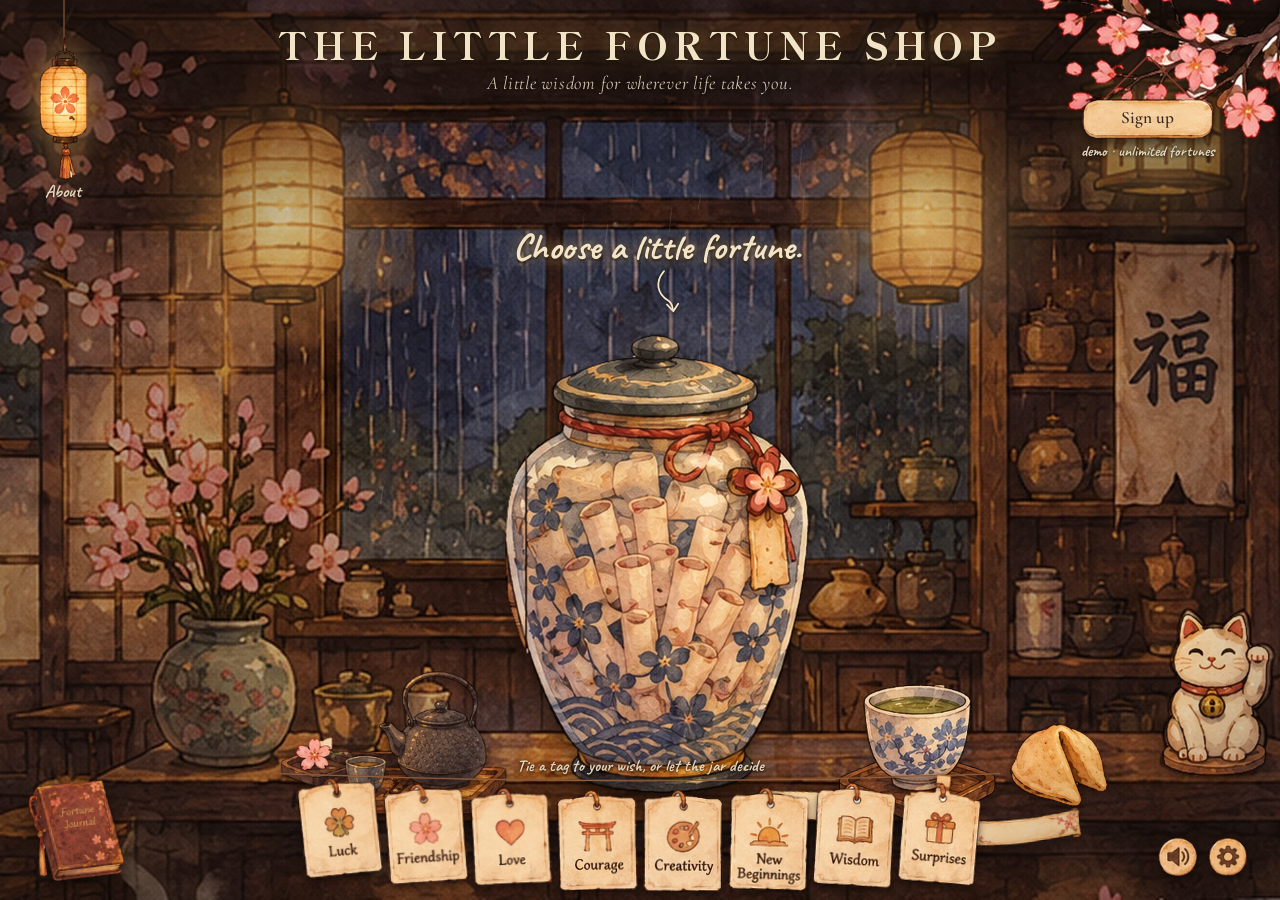
==== commit e84541a1: "demo mode: unlimited fortunes" ====
--- a/shop/index.html
+++ b/shop/index.html
@@ -8,7 +8,7 @@
     <meta name="description" content="A tiny watercolor tea shop on a rainy evening. Pick a fortune from the jar, crack open the cookie, and keep the little message meant for you." />
     <title>The Little Fortune Shop</title>
     <link rel="preload" as="image" href="./assets/scene/shop-interior.webp" />
-    <script type="module" crossorigin src="./assets/index-D8ILLB3t.js"></script>
+    <script type="module" crossorigin src="./assets/index-57ea5TcH.js"></script>
     <link rel="stylesheet" crossorigin href="./assets/index-DzSizXZB.css">
   </head>
   <body>
